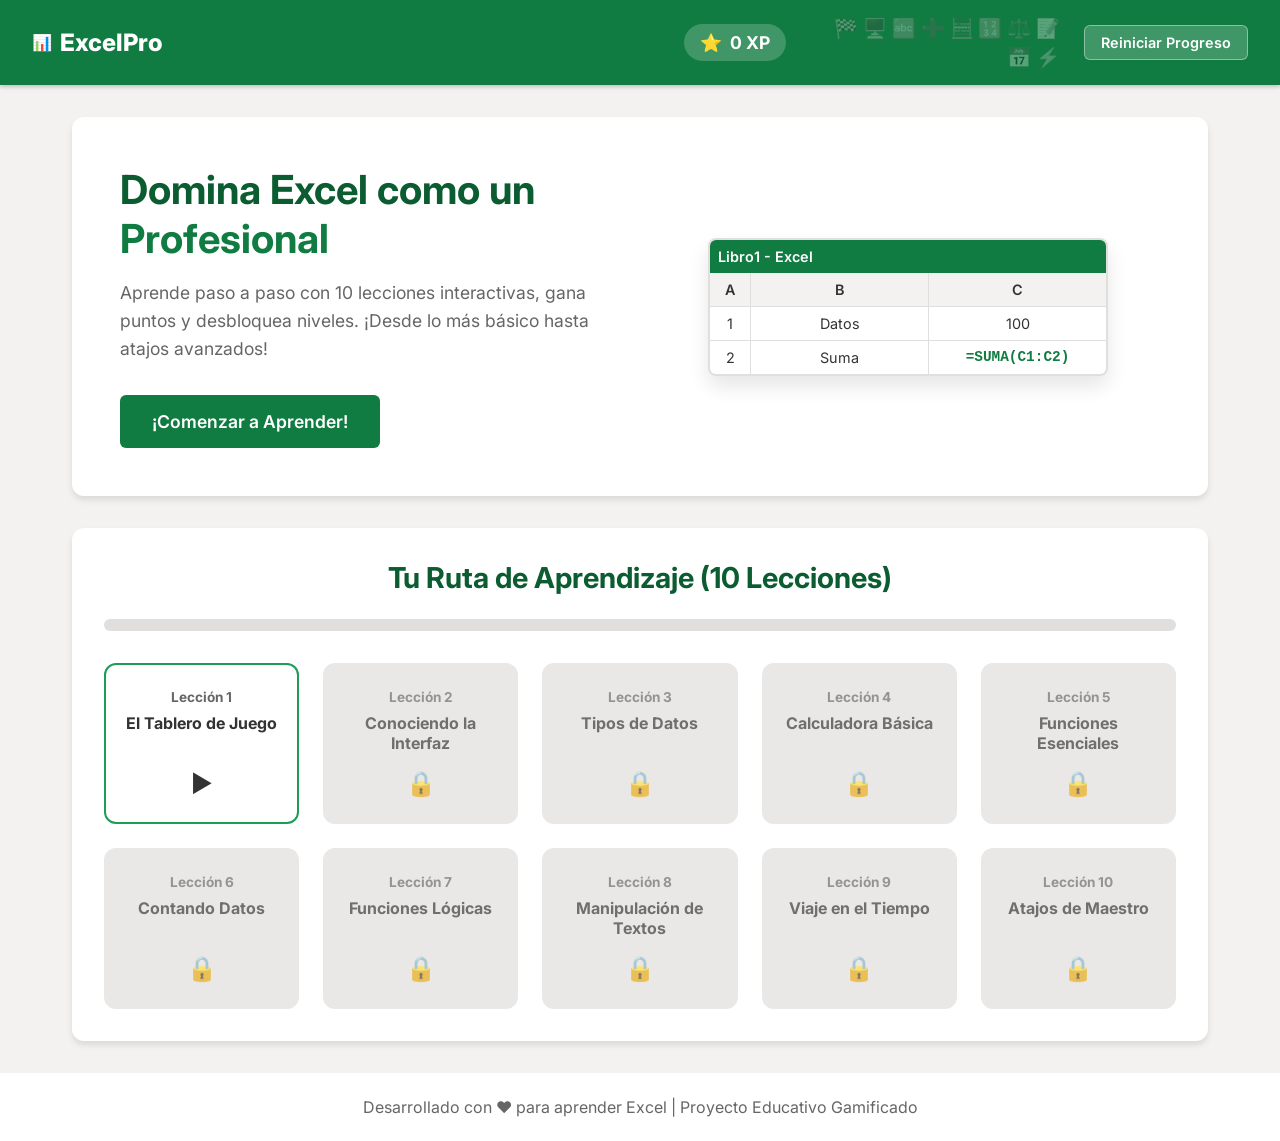
==== proyecto maestria/index.html @ 6e7fb44a "feat: proyecto interactivo ExcelPro con 10 lecciones" ====
<!DOCTYPE html>
<html lang="es">
<head>
    <meta charset="UTF-8">
    <meta name="viewport" content="width=device-width, initial-scale=1.0">
    <title>Aprende Excel desde Cero - Nivel Pro</title>
    <meta name="description" content="Plataforma interactiva y gamificada para aprender Microsoft Excel desde cero.">
    <link rel="stylesheet" href="styles.css">
    <link href="https://fonts.googleapis.com/css2?family=Inter:wght@300;400;600;800&display=swap" rel="stylesheet">
</head>
<body>
    <header class="navbar">
        <div class="logo">
            <span class="icon">📊</span>
            <h1>ExcelPro</h1>
        </div>
        <div class="gamification-hud">
            <div class="xp-container">
                <span class="xp-icon">⭐</span>
                <span id="xp-counter">0 XP</span>
            </div>
            <div class="badges-container" id="badges-container">
                <!-- Badges will be injected here -->
            </div>
            <button id="btn-reset" class="btn-secondary btn-small">Reiniciar Progreso</button>
        </div>
    </header>

    <main class="container">
        <!-- Landing Page Section -->
        <section id="landing-page" class="view active">
            <div class="hero">
                <div class="hero-content">
                    <h2>Domina Excel como un <span class="highlight">Profesional</span></h2>
                    <p>Aprende paso a paso con 10 lecciones interactivas, gana puntos y desbloquea niveles. ¡Desde lo más básico hasta atajos avanzados!</p>
                    <button id="btn-start" class="btn-primary btn-large">¡Comenzar a Aprender!</button>
                </div>
                <div class="hero-image">
                    <div class="excel-mockup">
                        <div class="mockup-header">Libro1 - Excel</div>
                        <div class="mockup-cells">
                            <div class="cell header">A</div><div class="cell header">B</div><div class="cell header">C</div>
                            <div class="cell">1</div><div class="cell">Datos</div><div class="cell">100</div>
                            <div class="cell">2</div><div class="cell">Suma</div><div class="cell highlight-cell">=SUMA(C1:C2)</div>
                        </div>
                    </div>
                </div>
            </div>
            
            <div class="level-map">
                <h3>Tu Ruta de Aprendizaje (10 Lecciones)</h3>
                <div class="progress-bar-container">
                    <div class="progress-bar" id="overall-progress"></div>
                </div>
                <div class="levels-grid" id="levels-grid">
                    <!-- Level cards will be injected here -->
                </div>
            </div>
        </section>

        <!-- Active Level Section -->
        <section id="level-page" class="view hidden">
            <button id="btn-back" class="btn-text">← Volver al mapa</button>
            <div class="level-container">
                <div class="level-header">
                    <h2 id="current-level-title">Nivel 1</h2>
                    <span class="level-badge" id="current-level-badge">🏆</span>
                </div>
                
                <!-- Paso 1: Teoría -->
                <div id="theory-step" class="step-view active">
                    <div class="theory-box" id="theory-content">
                        <!-- Theory content injected here -->
                    </div>
                    <div class="step-actions">
                        <button id="btn-go-practice" class="btn-primary btn-large step-transition-btn">
                            ¡Entendido! Ir a la Práctica →
                        </button>
                    </div>
                </div>

                <!-- Paso 2: Práctica -->
                <div id="practice-step" class="step-view hidden">
                    <div class="practice-box">
                        <div class="practice-header">
                            <h3>¡Hora de practicar!</h3>
                            <button id="btn-back-theory" class="btn-text btn-small">← Repasar Teoría</button>
                        </div>
                        <p id="practice-instruction">Instrucciones aquí</p>
                        <div class="interactive-area" id="interactive-area">
                            <!-- Practice inputs injected here -->
                        </div>
                        <div class="feedback hidden" id="feedback-message"></div>
                        <button id="btn-submit" class="btn-primary">Verificar Respuesta</button>
                        <button id="btn-next-level" class="btn-success hidden">Siguiente Lección →</button>
                    </div>
                </div>
            </div>
        </section>
    </main>

    <footer>
        <p>Desarrollado con ♥ para aprender Excel | Proyecto Educativo Gamificado</p>
    </footer>

    <script src="script.js"></script>
</body>
</html>
---- proyecto maestria/styles.css ----
:root {
    --primary-color: #107c41; /* Excel Green */
    --primary-dark: #0b5c30;
    --primary-light: #1f9c55;
    --secondary-color: #ffb900; /* Yellow accent */
    --text-main: #333333;
    --text-light: #666666;
    --bg-main: #f3f2f1; /* Light gray from MS UI */
    --bg-card: #ffffff;
    --success: #28a745;
    --error: #dc3545;
    --border-radius: 12px;
    --shadow: 0 4px 6px rgba(0,0,0,0.1);
    --transition: all 0.3s ease;
}

* {
    margin: 0;
    padding: 0;
    box-sizing: border-box;
    font-family: 'Inter', sans-serif;
}

body {
    background-color: var(--bg-main);
    color: var(--text-main);
    min-height: 100vh;
    display: flex;
    flex-direction: column;
}

/* Navbar & HUD */
.navbar {
    background-color: var(--primary-color);
    color: white;
    padding: 1rem 2rem;
    display: flex;
    justify-content: space-between;
    align-items: center;
    box-shadow: 0 2px 4px rgba(0,0,0,0.2);
    position: sticky;
    top: 0;
    z-index: 100;
}

.logo {
    display: flex;
    align-items: center;
    gap: 0.5rem;
}

.logo h1 {
    font-size: 1.5rem;
    font-weight: 800;
}

.gamification-hud {
    display: flex;
    align-items: center;
    gap: 1.5rem;
}

.xp-container {
    background: rgba(255,255,255,0.2);
    padding: 0.5rem 1rem;
    border-radius: 20px;
    font-weight: bold;
    display: flex;
    align-items: center;
    gap: 0.5rem;
    font-size: 1.1rem;
}

.badges-container {
    display: flex;
    gap: 0.3rem;
    flex-wrap: wrap;
    max-width: 250px;
    justify-content: flex-end;
}

.badge {
    font-size: 1.2rem;
    opacity: 0.3;
    filter: grayscale(100%);
    transition: var(--transition);
}

.badge.earned {
    opacity: 1;
    filter: none;
    transform: scale(1.1);
    animation: popIn 0.5s cubic-bezier(0.175, 0.885, 0.32, 1.275);
}

@keyframes popIn {
    0% { transform: scale(0); }
    80% { transform: scale(1.3); }
    100% { transform: scale(1.1); }
}

/* Main Container */
.container {
    flex: 1;
    max-width: 1200px;
    margin: 0 auto;
    padding: 2rem;
    width: 100%;
}

.view {
    display: none;
    animation: fadeIn 0.4s ease;
}

.view.active {
    display: block;
}

@keyframes fadeIn {
    from { opacity: 0; transform: translateY(10px); }
    to { opacity: 1; transform: translateY(0); }
}

/* Landing Page Hero */
.hero {
    display: flex;
    align-items: center;
    justify-content: space-between;
    background: var(--bg-card);
    padding: 3rem;
    border-radius: var(--border-radius);
    box-shadow: var(--shadow);
    margin-bottom: 2rem;
    gap: 2rem;
}

.hero-content {
    flex: 1;
}

.hero h2 {
    font-size: 2.5rem;
    margin-bottom: 1rem;
    color: var(--primary-dark);
}

.hero .highlight {
    color: var(--primary-color);
    position: relative;
}

.hero .highlight::after {
    content: '';
    position: absolute;
    bottom: 0;
    left: 0;
    width: 100%;
    height: 30%;
    background: var(--secondary-color);
    opacity: 0.3;
    z-index: -1;
}

.hero p {
    font-size: 1.1rem;
    color: var(--text-light);
    margin-bottom: 2rem;
    line-height: 1.6;
}

/* Excel Mockup */
.hero-image {
    flex: 1;
    display: flex;
    justify-content: center;
}

.excel-mockup {
    background: white;
    border: 2px solid #e1dfdd;
    border-radius: 8px;
    overflow: hidden;
    box-shadow: 0 10px 20px rgba(0,0,0,0.1);
    width: 100%;
    max-width: 400px;
}

.mockup-header {
    background: var(--primary-color);
    color: white;
    padding: 0.5rem;
    font-size: 0.9rem;
    font-weight: 600;
}

.mockup-cells {
    display: grid;
    grid-template-columns: 40px 1fr 1fr;
    background: #e1dfdd;
    gap: 1px;
}

.cell {
    background: white;
    padding: 0.5rem;
    font-size: 0.9rem;
    color: var(--text-main);
    text-align: center;
}

.cell.header {
    background: #f3f2f1;
    font-weight: 600;
}

.cell.highlight-cell {
    color: var(--primary-color);
    font-weight: bold;
    font-family: monospace;
}

/* Level Map */
.level-map {
    background: var(--bg-card);
    padding: 2rem;
    border-radius: var(--border-radius);
    box-shadow: var(--shadow);
}

.level-map h3 {
    text-align: center;
    margin-bottom: 1.5rem;
    color: var(--primary-dark);
    font-size: 1.8rem;
}

.progress-bar-container {
    height: 12px;
    background: #e1dfdd;
    border-radius: 6px;
    margin-bottom: 2rem;
    overflow: hidden;
}

.progress-bar {
    height: 100%;
    background: var(--primary-color);
    width: 0%;
    transition: width 1s ease-in-out;
}

.levels-grid {
    display: grid;
    grid-template-columns: repeat(auto-fit, minmax(180px, 1fr));
    gap: 1.5rem;
}

.level-card {
    background: var(--bg-main);
    border: 2px solid #e1dfdd;
    border-radius: var(--border-radius);
    padding: 1.5rem 1rem;
    text-align: center;
    transition: var(--transition);
    cursor: pointer;
    position: relative;
    overflow: hidden;
    display: flex;
    flex-direction: column;
    justify-content: center;
}

.level-card.locked {
    opacity: 0.7;
    cursor: not-allowed;
    background: #e1dfdd;
}

.level-card.unlocked {
    border-color: var(--primary-light);
    background: white;
}

.level-card.unlocked:hover {
    transform: translateY(-5px);
    box-shadow: 0 8px 15px rgba(16, 124, 65, 0.2);
}

.level-card.completed {
    border-color: var(--success);
    background: #e6f4ea;
}

.level-number {
    font-size: 0.85rem;
    font-weight: bold;
    color: var(--text-light);
    margin-bottom: 0.5rem;
    display: block;
}

.level-card h4 {
    font-size: 1rem;
    margin-bottom: 1rem;
    flex-grow: 1;
}

.level-status {
    font-size: 1.5rem;
}

/* Level Active Page */
.level-container {
    background: var(--bg-card);
    padding: 2.5rem;
    border-radius: var(--border-radius);
    box-shadow: var(--shadow);
    margin-top: 1rem;
    position: relative;
    overflow: hidden;
}

.level-header {
    display: flex;
    justify-content: space-between;
    align-items: center;
    margin-bottom: 2rem;
    padding-bottom: 1rem;
    border-bottom: 2px solid var(--bg-main);
}

.level-header h2 {
    color: var(--primary-color);
    font-size: 1.8rem;
}

.level-badge {
    font-size: 2.5rem;
}

/* Step Views */
.step-view {
    display: none;
    animation: slideInRight 0.4s ease forwards;
}

.step-view.active {
    display: block;
}

.step-view.slide-out-left {
    display: block;
    animation: slideOutLeft 0.4s ease forwards;
}

@keyframes slideInRight {
    from { opacity: 0; transform: translateX(30px); }
    to { opacity: 1; transform: translateX(0); }
}

@keyframes slideOutLeft {
    from { opacity: 1; transform: translateX(0); }
    to { opacity: 0; transform: translateX(-30px); }
}

/* Theory Step */
.theory-box {
    background: #f8f9fa;
    padding: 2rem;
    border-left: 5px solid var(--primary-color);
    border-radius: 8px;
    margin-bottom: 2rem;
    line-height: 1.7;
    font-size: 1.1rem;
}

.theory-box h3 {
    margin-bottom: 1.2rem;
    color: var(--primary-dark);
    font-size: 1.4rem;
}

.theory-box p {
    margin-bottom: 1rem;
}

.theory-box ul {
    margin-left: 1.5rem;
    margin-bottom: 1rem;
}

.theory-box li {
    margin-bottom: 0.5rem;
}

.theory-box code {
    background: #e1dfdd;
    padding: 0.2rem 0.5rem;
    border-radius: 4px;
    font-family: monospace;
    color: var(--primary-dark);
    font-weight: bold;
}

.step-actions {
    text-align: center;
    margin-top: 2rem;
}

.step-transition-btn {
    animation: pulse 2s infinite;
}

@keyframes pulse {
    0% { box-shadow: 0 0 0 0 rgba(16, 124, 65, 0.4); }
    70% { box-shadow: 0 0 0 10px rgba(16, 124, 65, 0); }
    100% { box-shadow: 0 0 0 0 rgba(16, 124, 65, 0); }
}

/* Practice Step */
.practice-header {
    display: flex;
    justify-content: space-between;
    align-items: center;
    margin-bottom: 1rem;
}

.practice-box {
    background: white;
    border: 1px solid #e1dfdd;
    padding: 2rem;
    border-radius: var(--border-radius);
}

.practice-box h3 {
    color: var(--primary-dark);
}

#practice-instruction {
    color: var(--text-main);
    font-size: 1.1rem;
    font-weight: 600;
    margin-bottom: 1.5rem;
}

.interactive-area {
    margin-bottom: 1.5rem;
    padding: 1.5rem;
    background: #f0f4f8;
    border-radius: 8px;
    border: 2px dashed #ccc;
}

.input-group {
    display: flex;
    align-items: center;
    gap: 1rem;
    flex-wrap: wrap;
}

input[type="text"] {
    padding: 1rem;
    border: 2px solid #ccc;
    border-radius: 6px;
    font-size: 1.2rem;
    font-family: monospace;
    width: 100%;
    max-width: 500px;
    transition: var(--transition);
}

input[type="text"]:focus {
    outline: none;
    border-color: var(--primary-color);
    box-shadow: 0 0 0 3px rgba(16, 124, 65, 0.2);
}

.radio-group {
    display: flex;
    flex-direction: column;
    gap: 1rem;
}

.radio-option {
    display: flex;
    align-items: center;
    gap: 1rem;
    padding: 1rem;
    background: white;
    border: 2px solid #ccc;
    border-radius: 8px;
    cursor: pointer;
    transition: var(--transition);
    font-size: 1.1rem;
}

.radio-option:hover {
    background: #f0f8f3;
    border-color: var(--primary-light);
}

.radio-option input[type="radio"] {
    transform: scale(1.5);
    accent-color: var(--primary-color);
}

/* Feedback messages */
.feedback {
    padding: 1.2rem;
    border-radius: 8px;
    margin-bottom: 1.5rem;
    font-weight: 600;
    font-size: 1.1rem;
    animation: popIn 0.3s;
}

.feedback.hidden {
    display: none;
}

.feedback.success {
    background: #e6f4ea;
    color: var(--success);
    border: 2px solid #cce8d6;
}

.feedback.error {
    background: #fce8e6;
    color: var(--error);
    border: 2px solid #fad2cf;
}

/* Animations */
@keyframes shake {
    0%, 100% { transform: translateX(0); }
    20%, 60% { transform: translateX(-5px); }
    40%, 80% { transform: translateX(5px); }
}

/* Buttons */
button {
    cursor: pointer;
    border: none;
    border-radius: 6px;
    font-weight: 600;
    transition: var(--transition);
    font-size: 1rem;
}

.btn-primary {
    background: var(--primary-color);
    color: white;
    padding: 0.8rem 1.5rem;
}

.btn-primary:hover {
    background: var(--primary-dark);
}

.btn-large {
    padding: 1rem 2rem;
    font-size: 1.1rem;
}

.btn-small {
    padding: 0.5rem 1rem;
    font-size: 0.9rem;
}

.btn-secondary {
    background: rgba(255,255,255,0.2);
    color: white;
    border: 1px solid rgba(255,255,255,0.4);
}

.btn-secondary:hover {
    background: rgba(255,255,255,0.3);
}

.btn-success {
    background: var(--success);
    color: white;
    padding: 1rem 2rem;
    font-size: 1.1rem;
    animation: popIn 0.5s;
    width: 100%;
}

.btn-success:hover {
    background: #218838;
}

.btn-text {
    background: none;
    color: var(--text-light);
    padding: 0.5rem 0;
}

.btn-text:hover {
    color: var(--primary-color);
    text-decoration: underline;
}

/* Utilities */
.hidden {
    display: none !important;
}

footer {
    text-align: center;
    padding: 1.5rem;
    color: var(--text-light);
    background: white;
    margin-top: auto;
}

/* Responsive */
@media (max-width: 768px) {
    .hero {
        flex-direction: column;
        text-align: center;
        padding: 2rem;
    }
    
    .navbar {
        flex-direction: column;
        gap: 1rem;
    }
    
    .gamification-hud {
        width: 100%;
        justify-content: center;
        flex-wrap: wrap;
    }

    .badges-container {
        justify-content: center;
    }
}
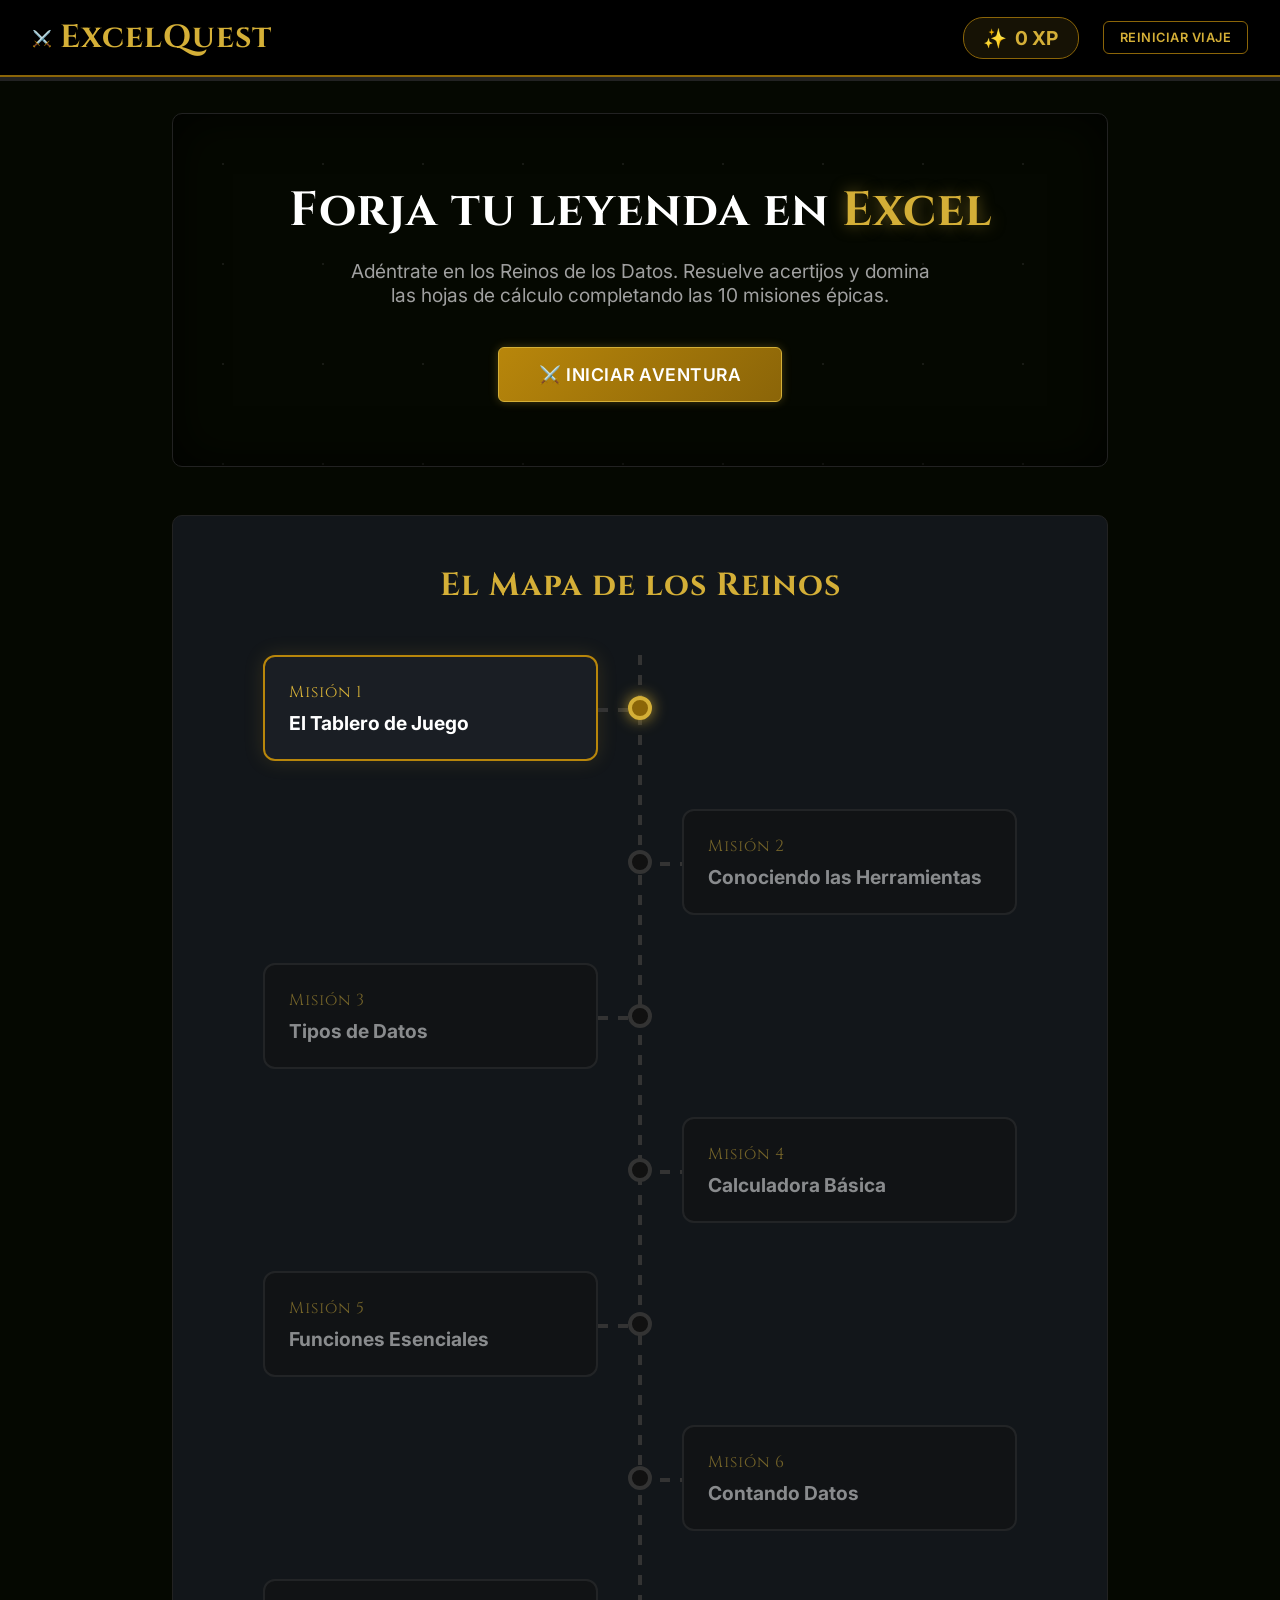
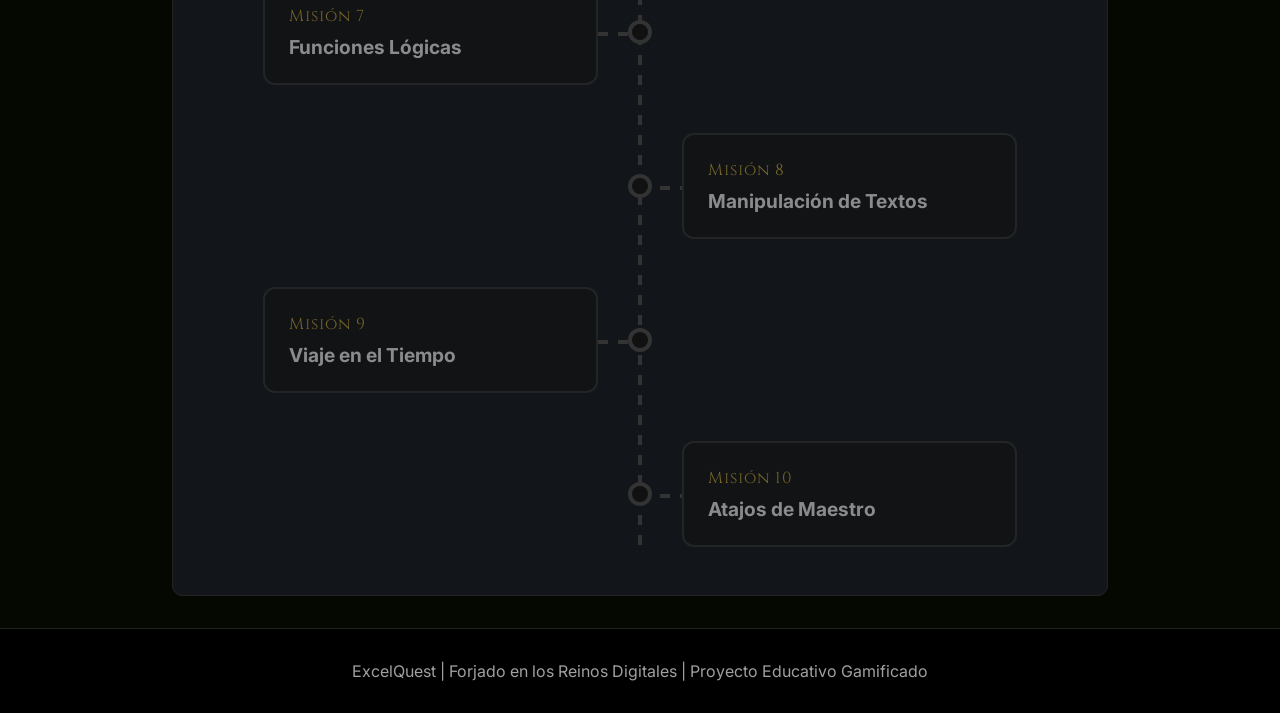
==== commit 5bc5a121: "feat: rediseño épico estilo RPG ExcelQuest con simulador interactivo" ====
--- a/proyecto maestria/index.html
+++ b/proyecto maestria/index.html
@@ -3,96 +3,116 @@
 <head>
     <meta charset="UTF-8">
     <meta name="viewport" content="width=device-width, initial-scale=1.0">
-    <title>Aprende Excel desde Cero - Nivel Pro</title>
-    <meta name="description" content="Plataforma interactiva y gamificada para aprender Microsoft Excel desde cero.">
+    <title>ExcelQuest - El Dominio de la Hoja de Cálculo</title>
+    <meta name="description" content="Aventura interactiva RPG para aprender Microsoft Excel desde cero.">
     <link rel="stylesheet" href="styles.css">
-    <link href="https://fonts.googleapis.com/css2?family=Inter:wght@300;400;600;800&display=swap" rel="stylesheet">
+    <link href="https://fonts.googleapis.com/css2?family=Cinzel:wght@600;800&family=Inter:wght@400;600&display=swap" rel="stylesheet">
 </head>
 <body>
     <header class="navbar">
         <div class="logo">
-            <span class="icon">📊</span>
-            <h1>ExcelPro</h1>
+            <span class="icon">⚔️</span>
+            <h1>ExcelQuest</h1>
         </div>
         <div class="gamification-hud">
             <div class="xp-container">
-                <span class="xp-icon">⭐</span>
+                <span class="xp-icon">✨</span>
                 <span id="xp-counter">0 XP</span>
             </div>
-            <div class="badges-container" id="badges-container">
-                <!-- Badges will be injected here -->
-            </div>
-            <button id="btn-reset" class="btn-secondary btn-small">Reiniciar Progreso</button>
+            <button id="btn-reset" class="btn-secondary btn-small">Reiniciar Viaje</button>
         </div>
     </header>
 
+    <div class="progress-bar-container header-progress">
+        <div class="progress-bar" id="overall-progress"></div>
+    </div>
+
     <main class="container">
-        <!-- Landing Page Section -->
+        <!-- Landing / Map Section -->
         <section id="landing-page" class="view active">
             <div class="hero">
                 <div class="hero-content">
-                    <h2>Domina Excel como un <span class="highlight">Profesional</span></h2>
-                    <p>Aprende paso a paso con 10 lecciones interactivas, gana puntos y desbloquea niveles. ¡Desde lo más básico hasta atajos avanzados!</p>
-                    <button id="btn-start" class="btn-primary btn-large">¡Comenzar a Aprender!</button>
-                </div>
-                <div class="hero-image">
-                    <div class="excel-mockup">
-                        <div class="mockup-header">Libro1 - Excel</div>
-                        <div class="mockup-cells">
-                            <div class="cell header">A</div><div class="cell header">B</div><div class="cell header">C</div>
-                            <div class="cell">1</div><div class="cell">Datos</div><div class="cell">100</div>
-                            <div class="cell">2</div><div class="cell">Suma</div><div class="cell highlight-cell">=SUMA(C1:C2)</div>
-                        </div>
-                    </div>
+                    <h2>Forja tu leyenda en <span class="highlight">Excel</span></h2>
+                    <p>Adéntrate en los Reinos de los Datos. Resuelve acertijos y domina las hojas de cálculo completando las 10 misiones épicas.</p>
+                    <button id="btn-start" class="btn-primary btn-large">⚔️ Iniciar Aventura</button>
                 </div>
             </div>
             
             <div class="level-map">
-                <h3>Tu Ruta de Aprendizaje (10 Lecciones)</h3>
-                <div class="progress-bar-container">
-                    <div class="progress-bar" id="overall-progress"></div>
-                </div>
-                <div class="levels-grid" id="levels-grid">
-                    <!-- Level cards will be injected here -->
+                <h3>El Mapa de los Reinos</h3>
+                
+                <div class="map-path" id="map-path">
+                    <!-- Nodos verticales del mapa inyectados aquí -->
                 </div>
             </div>
         </section>
 
         <!-- Active Level Section -->
         <section id="level-page" class="view hidden">
-            <button id="btn-back" class="btn-text">← Volver al mapa</button>
+            <button id="btn-back" class="btn-text">← Abandonar Misión</button>
             <div class="level-container">
                 <div class="level-header">
-                    <h2 id="current-level-title">Nivel 1</h2>
-                    <span class="level-badge" id="current-level-badge">🏆</span>
+                    <h2 id="current-level-title">Misión 1</h2>
+                    <div class="challenge-progress" id="challenge-progress">
+                        <!-- Puntos de progreso de los retos -->
+                    </div>
                 </div>
                 
-                <!-- Paso 1: Teoría -->
+                <!-- Paso 1: Teoría / Sabiduría -->
                 <div id="theory-step" class="step-view active">
                     <div class="theory-box" id="theory-content">
                         <!-- Theory content injected here -->
                     </div>
                     <div class="step-actions">
                         <button id="btn-go-practice" class="btn-primary btn-large step-transition-btn">
-                            ¡Entendido! Ir a la Práctica →
+                            Aceptar el Reto →
                         </button>
                     </div>
                 </div>
 
-                <!-- Paso 2: Práctica -->
+                <!-- Paso 2: Práctica / Batalla interactiva -->
                 <div id="practice-step" class="step-view hidden">
                     <div class="practice-box">
                         <div class="practice-header">
-                            <h3>¡Hora de practicar!</h3>
-                            <button id="btn-back-theory" class="btn-text btn-small">← Repasar Teoría</button>
+                            <h3><span id="challenge-counter">Reto 1/3</span></h3>
+                            <button id="btn-back-theory" class="btn-text btn-small">← Leer Pergamino (Teoría)</button>
                         </div>
-                        <p id="practice-instruction">Instrucciones aquí</p>
+                        
+                        <p id="practice-instruction" class="quest-instruction">Instrucciones aquí</p>
+                        
                         <div class="interactive-area" id="interactive-area">
-                            <!-- Practice inputs injected here -->
+                            <!-- El Simulador de Excel (Visible en ciertos retos) -->
+                            <div class="excel-simulator hidden" id="excel-simulator">
+                                <div class="excel-ribbon" data-ui="ribbon">
+                                    <div class="ribbon-tabs">
+                                        <span class="tab active" data-ui="tab-home">Inicio</span>
+                                        <span class="tab" data-ui="tab-insert">Insertar</span>
+                                        <span class="tab" data-ui="tab-formulas">Fórmulas</span>
+                                    </div>
+                                    <div class="ribbon-tools">
+                                        <button class="tool-btn" data-ui="btn-bold">B</button>
+                                        <button class="tool-btn" data-ui="btn-italic">I</button>
+                                        <button class="tool-btn" data-ui="btn-underline">U</button>
+                                    </div>
+                                </div>
+                                <div class="excel-formula-bar" data-ui="formula-bar-container">
+                                    <div class="name-box" id="sim-name-box" data-ui="name-box">A1</div>
+                                    <div class="fx-icon">fx</div>
+                                    <div class="formula-input" id="sim-formula-input" data-ui="formula-input"></div>
+                                </div>
+                                <div class="excel-grid" id="simulator-grid">
+                                    <!-- Inyectado por JS -->
+                                </div>
+                            </div>
+
+                            <!-- Opciones múltiples o input texto -->
+                            <div id="dynamic-interaction"></div>
                         </div>
+                        
                         <div class="feedback hidden" id="feedback-message"></div>
-                        <button id="btn-submit" class="btn-primary">Verificar Respuesta</button>
-                        <button id="btn-next-level" class="btn-success hidden">Siguiente Lección →</button>
+                        <button id="btn-submit" class="btn-primary hidden">Verificar Respuesta</button>
+                        <button id="btn-next-challenge" class="btn-success hidden">Siguiente Reto →</button>
+                        <button id="btn-next-level" class="btn-warning hidden">¡Misión Cumplida! Volver al mapa →</button>
                     </div>
                 </div>
             </div>
@@ -100,7 +120,7 @@
     </main>
 
     <footer>
-        <p>Desarrollado con ♥ para aprender Excel | Proyecto Educativo Gamificado</p>
+        <p>ExcelQuest | Forjado en los Reinos Digitales | Proyecto Educativo Gamificado</p>
     </footer>
 
     <script src="script.js"></script>
--- a/proyecto maestria/styles.css
+++ b/proyecto maestria/styles.css
@@ -1,16 +1,17 @@
 :root {
-    --primary-color: #107c41; /* Excel Green */
-    --primary-dark: #0b5c30;
-    --primary-light: #1f9c55;
-    --secondary-color: #ffb900; /* Yellow accent */
-    --text-main: #333333;
-    --text-light: #666666;
-    --bg-main: #f3f2f1; /* Light gray from MS UI */
-    --bg-card: #ffffff;
-    --success: #28a745;
-    --error: #dc3545;
-    --border-radius: 12px;
-    --shadow: 0 4px 6px rgba(0,0,0,0.1);
+    --primary-color: #b8860b; /* RPG Gold */
+    --primary-dark: #8b6508;
+    --primary-light: #d4af37;
+    --secondary-color: #4a4a4a;
+    --text-main: #e0e0e0;
+    --text-light: #a0a0a0;
+    --bg-main: #050801; /* Deep charcoal/black */
+    --bg-card: #12161a;
+    --bg-input: #1a2026;
+    --success: #00ff88;
+    --error: #ff3366;
+    --border-radius: 10px;
+    --shadow: 0 4px 15px rgba(0,0,0,0.5);
     --transition: all 0.3s ease;
 }
 
@@ -18,26 +19,30 @@
     margin: 0;
     padding: 0;
     box-sizing: border-box;
-    font-family: 'Inter', sans-serif;
 }
 
 body {
     background-color: var(--bg-main);
     color: var(--text-main);
+    font-family: 'Inter', sans-serif;
     min-height: 100vh;
     display: flex;
     flex-direction: column;
 }
 
-/* Navbar & HUD */
+h1, h2, h3, .level-number {
+    font-family: 'Cinzel', serif;
+    letter-spacing: 1px;
+}
+
+/* Navbar */
 .navbar {
-    background-color: var(--primary-color);
-    color: white;
+    background-color: #000;
+    border-bottom: 2px solid var(--primary-dark);
     padding: 1rem 2rem;
     display: flex;
     justify-content: space-between;
     align-items: center;
-    box-shadow: 0 2px 4px rgba(0,0,0,0.2);
     position: sticky;
     top: 0;
     z-index: 100;
@@ -47,11 +52,7 @@
     display: flex;
     align-items: center;
     gap: 0.5rem;
-}
-
-.logo h1 {
-    font-size: 1.5rem;
-    font-weight: 800;
+    color: var(--primary-light);
 }
 
 .gamification-hud {
@@ -61,481 +62,23 @@
 }
 
 .xp-container {
-    background: rgba(255,255,255,0.2);
-    padding: 0.5rem 1rem;
+    background: rgba(212, 175, 55, 0.1);
+    border: 1px solid var(--primary-dark);
+    padding: 0.5rem 1.2rem;
     border-radius: 20px;
     font-weight: bold;
+    color: var(--primary-light);
     display: flex;
     align-items: center;
     gap: 0.5rem;
-    font-size: 1.1rem;
-}
-
-.badges-container {
-    display: flex;
-    gap: 0.3rem;
-    flex-wrap: wrap;
-    max-width: 250px;
-    justify-content: flex-end;
-}
-
-.badge {
     font-size: 1.2rem;
-    opacity: 0.3;
-    filter: grayscale(100%);
-    transition: var(--transition);
-}
-
-.badge.earned {
-    opacity: 1;
-    filter: none;
-    transform: scale(1.1);
-    animation: popIn 0.5s cubic-bezier(0.175, 0.885, 0.32, 1.275);
-}
-
-@keyframes popIn {
-    0% { transform: scale(0); }
-    80% { transform: scale(1.3); }
-    100% { transform: scale(1.1); }
-}
-
-/* Main Container */
-.container {
-    flex: 1;
-    max-width: 1200px;
-    margin: 0 auto;
-    padding: 2rem;
-    width: 100%;
-}
-
-.view {
-    display: none;
-    animation: fadeIn 0.4s ease;
-}
-
-.view.active {
-    display: block;
-}
-
-@keyframes fadeIn {
-    from { opacity: 0; transform: translateY(10px); }
-    to { opacity: 1; transform: translateY(0); }
-}
-
-/* Landing Page Hero */
-.hero {
-    display: flex;
-    align-items: center;
-    justify-content: space-between;
-    background: var(--bg-card);
-    padding: 3rem;
-    border-radius: var(--border-radius);
-    box-shadow: var(--shadow);
-    margin-bottom: 2rem;
-    gap: 2rem;
-}
-
-.hero-content {
-    flex: 1;
-}
-
-.hero h2 {
-    font-size: 2.5rem;
-    margin-bottom: 1rem;
-    color: var(--primary-dark);
-}
-
-.hero .highlight {
-    color: var(--primary-color);
-    position: relative;
-}
-
-.hero .highlight::after {
-    content: '';
-    position: absolute;
-    bottom: 0;
-    left: 0;
-    width: 100%;
-    height: 30%;
-    background: var(--secondary-color);
-    opacity: 0.3;
-    z-index: -1;
-}
-
-.hero p {
-    font-size: 1.1rem;
-    color: var(--text-light);
-    margin-bottom: 2rem;
-    line-height: 1.6;
-}
-
-/* Excel Mockup */
-.hero-image {
-    flex: 1;
-    display: flex;
-    justify-content: center;
-}
-
-.excel-mockup {
-    background: white;
-    border: 2px solid #e1dfdd;
-    border-radius: 8px;
-    overflow: hidden;
-    box-shadow: 0 10px 20px rgba(0,0,0,0.1);
-    width: 100%;
-    max-width: 400px;
-}
-
-.mockup-header {
-    background: var(--primary-color);
-    color: white;
-    padding: 0.5rem;
-    font-size: 0.9rem;
-    font-weight: 600;
-}
-
-.mockup-cells {
-    display: grid;
-    grid-template-columns: 40px 1fr 1fr;
-    background: #e1dfdd;
-    gap: 1px;
-}
-
-.cell {
-    background: white;
-    padding: 0.5rem;
-    font-size: 0.9rem;
-    color: var(--text-main);
-    text-align: center;
-}
-
-.cell.header {
-    background: #f3f2f1;
-    font-weight: 600;
-}
-
-.cell.highlight-cell {
-    color: var(--primary-color);
-    font-weight: bold;
-    font-family: monospace;
-}
-
-/* Level Map */
-.level-map {
-    background: var(--bg-card);
-    padding: 2rem;
-    border-radius: var(--border-radius);
-    box-shadow: var(--shadow);
-}
-
-.level-map h3 {
-    text-align: center;
-    margin-bottom: 1.5rem;
-    color: var(--primary-dark);
-    font-size: 1.8rem;
-}
-
-.progress-bar-container {
-    height: 12px;
-    background: #e1dfdd;
-    border-radius: 6px;
-    margin-bottom: 2rem;
-    overflow: hidden;
-}
-
-.progress-bar {
-    height: 100%;
-    background: var(--primary-color);
-    width: 0%;
-    transition: width 1s ease-in-out;
-}
-
-.levels-grid {
-    display: grid;
-    grid-template-columns: repeat(auto-fit, minmax(180px, 1fr));
-    gap: 1.5rem;
-}
-
-.level-card {
-    background: var(--bg-main);
-    border: 2px solid #e1dfdd;
-    border-radius: var(--border-radius);
-    padding: 1.5rem 1rem;
-    text-align: center;
-    transition: var(--transition);
-    cursor: pointer;
-    position: relative;
-    overflow: hidden;
-    display: flex;
-    flex-direction: column;
-    justify-content: center;
-}
-
-.level-card.locked {
-    opacity: 0.7;
-    cursor: not-allowed;
-    background: #e1dfdd;
-}
-
-.level-card.unlocked {
-    border-color: var(--primary-light);
-    background: white;
-}
-
-.level-card.unlocked:hover {
-    transform: translateY(-5px);
-    box-shadow: 0 8px 15px rgba(16, 124, 65, 0.2);
-}
-
-.level-card.completed {
-    border-color: var(--success);
-    background: #e6f4ea;
-}
-
-.level-number {
-    font-size: 0.85rem;
-    font-weight: bold;
-    color: var(--text-light);
-    margin-bottom: 0.5rem;
-    display: block;
-}
-
-.level-card h4 {
-    font-size: 1rem;
-    margin-bottom: 1rem;
-    flex-grow: 1;
-}
-
-.level-status {
-    font-size: 1.5rem;
-}
-
-/* Level Active Page */
-.level-container {
-    background: var(--bg-card);
-    padding: 2.5rem;
-    border-radius: var(--border-radius);
-    box-shadow: var(--shadow);
-    margin-top: 1rem;
-    position: relative;
-    overflow: hidden;
-}
-
-.level-header {
-    display: flex;
-    justify-content: space-between;
-    align-items: center;
-    margin-bottom: 2rem;
-    padding-bottom: 1rem;
-    border-bottom: 2px solid var(--bg-main);
-}
-
-.level-header h2 {
-    color: var(--primary-color);
-    font-size: 1.8rem;
-}
-
-.level-badge {
-    font-size: 2.5rem;
-}
-
-/* Step Views */
-.step-view {
-    display: none;
-    animation: slideInRight 0.4s ease forwards;
-}
-
-.step-view.active {
-    display: block;
-}
-
-.step-view.slide-out-left {
-    display: block;
-    animation: slideOutLeft 0.4s ease forwards;
-}
-
-@keyframes slideInRight {
-    from { opacity: 0; transform: translateX(30px); }
-    to { opacity: 1; transform: translateX(0); }
-}
-
-@keyframes slideOutLeft {
-    from { opacity: 1; transform: translateX(0); }
-    to { opacity: 0; transform: translateX(-30px); }
-}
-
-/* Theory Step */
-.theory-box {
-    background: #f8f9fa;
-    padding: 2rem;
-    border-left: 5px solid var(--primary-color);
-    border-radius: 8px;
-    margin-bottom: 2rem;
-    line-height: 1.7;
-    font-size: 1.1rem;
-}
-
-.theory-box h3 {
-    margin-bottom: 1.2rem;
-    color: var(--primary-dark);
-    font-size: 1.4rem;
-}
-
-.theory-box p {
-    margin-bottom: 1rem;
-}
-
-.theory-box ul {
-    margin-left: 1.5rem;
-    margin-bottom: 1rem;
-}
-
-.theory-box li {
-    margin-bottom: 0.5rem;
-}
-
-.theory-box code {
-    background: #e1dfdd;
-    padding: 0.2rem 0.5rem;
-    border-radius: 4px;
-    font-family: monospace;
-    color: var(--primary-dark);
-    font-weight: bold;
-}
-
-.step-actions {
-    text-align: center;
-    margin-top: 2rem;
-}
-
-.step-transition-btn {
-    animation: pulse 2s infinite;
-}
-
-@keyframes pulse {
-    0% { box-shadow: 0 0 0 0 rgba(16, 124, 65, 0.4); }
-    70% { box-shadow: 0 0 0 10px rgba(16, 124, 65, 0); }
-    100% { box-shadow: 0 0 0 0 rgba(16, 124, 65, 0); }
-}
-
-/* Practice Step */
-.practice-header {
-    display: flex;
-    justify-content: space-between;
-    align-items: center;
-    margin-bottom: 1rem;
-}
-
-.practice-box {
-    background: white;
-    border: 1px solid #e1dfdd;
-    padding: 2rem;
-    border-radius: var(--border-radius);
-}
-
-.practice-box h3 {
-    color: var(--primary-dark);
-}
-
-#practice-instruction {
-    color: var(--text-main);
-    font-size: 1.1rem;
-    font-weight: 600;
-    margin-bottom: 1.5rem;
-}
-
-.interactive-area {
-    margin-bottom: 1.5rem;
-    padding: 1.5rem;
-    background: #f0f4f8;
-    border-radius: 8px;
-    border: 2px dashed #ccc;
-}
-
-.input-group {
-    display: flex;
-    align-items: center;
-    gap: 1rem;
-    flex-wrap: wrap;
-}
-
-input[type="text"] {
-    padding: 1rem;
-    border: 2px solid #ccc;
-    border-radius: 6px;
-    font-size: 1.2rem;
-    font-family: monospace;
-    width: 100%;
-    max-width: 500px;
-    transition: var(--transition);
-}
-
-input[type="text"]:focus {
-    outline: none;
-    border-color: var(--primary-color);
-    box-shadow: 0 0 0 3px rgba(16, 124, 65, 0.2);
-}
-
-.radio-group {
-    display: flex;
-    flex-direction: column;
-    gap: 1rem;
-}
-
-.radio-option {
-    display: flex;
-    align-items: center;
-    gap: 1rem;
-    padding: 1rem;
-    background: white;
-    border: 2px solid #ccc;
-    border-radius: 8px;
-    cursor: pointer;
-    transition: var(--transition);
-    font-size: 1.1rem;
-}
-
-.radio-option:hover {
-    background: #f0f8f3;
-    border-color: var(--primary-light);
-}
-
-.radio-option input[type="radio"] {
-    transform: scale(1.5);
-    accent-color: var(--primary-color);
-}
-
-/* Feedback messages */
-.feedback {
-    padding: 1.2rem;
-    border-radius: 8px;
-    margin-bottom: 1.5rem;
-    font-weight: 600;
-    font-size: 1.1rem;
-    animation: popIn 0.3s;
-}
-
-.feedback.hidden {
-    display: none;
-}
-
-.feedback.success {
-    background: #e6f4ea;
-    color: var(--success);
-    border: 2px solid #cce8d6;
-}
-
-.feedback.error {
-    background: #fce8e6;
-    color: var(--error);
-    border: 2px solid #fad2cf;
-}
-
-/* Animations */
-@keyframes shake {
-    0%, 100% { transform: translateX(0); }
-    20%, 60% { transform: translateX(-5px); }
-    40%, 80% { transform: translateX(5px); }
+}
+
+.header-progress {
+    height: 4px;
+    margin-bottom: 0;
+    border-radius: 0;
+    background: #222;
 }
 
 /* Buttons */
@@ -544,51 +87,58 @@
     border: none;
     border-radius: 6px;
     font-weight: 600;
+    font-family: 'Inter', sans-serif;
     transition: var(--transition);
     font-size: 1rem;
+    text-transform: uppercase;
+    letter-spacing: 0.5px;
 }
 
 .btn-primary {
-    background: var(--primary-color);
-    color: white;
+    background: linear-gradient(135deg, var(--primary-color), var(--primary-dark));
+    color: #fff;
     padding: 0.8rem 1.5rem;
+    border: 1px solid var(--primary-light);
+    box-shadow: 0 0 10px rgba(212, 175, 55, 0.3);
 }
 
 .btn-primary:hover {
-    background: var(--primary-dark);
+    background: linear-gradient(135deg, var(--primary-light), var(--primary-color));
+    box-shadow: 0 0 20px rgba(212, 175, 55, 0.6);
+}
+
+.btn-success {
+    background: var(--success);
+    color: #000;
+    padding: 1rem 2rem;
+    width: 100%;
+}
+
+.btn-warning {
+    background: var(--primary-light);
+    color: #000;
+    padding: 1rem 2rem;
+    width: 100%;
+}
+
+.btn-secondary {
+    background: transparent;
+    color: var(--primary-light);
+    border: 1px solid var(--primary-dark);
+}
+
+.btn-secondary:hover {
+    background: rgba(212, 175, 55, 0.1);
 }
 
 .btn-large {
-    padding: 1rem 2rem;
+    padding: 1rem 2.5rem;
     font-size: 1.1rem;
 }
 
 .btn-small {
     padding: 0.5rem 1rem;
-    font-size: 0.9rem;
-}
-
-.btn-secondary {
-    background: rgba(255,255,255,0.2);
-    color: white;
-    border: 1px solid rgba(255,255,255,0.4);
-}
-
-.btn-secondary:hover {
-    background: rgba(255,255,255,0.3);
-}
-
-.btn-success {
-    background: var(--success);
-    color: white;
-    padding: 1rem 2rem;
-    font-size: 1.1rem;
-    animation: popIn 0.5s;
-    width: 100%;
-}
-
-.btn-success:hover {
-    background: #218838;
+    font-size: 0.8rem;
 }
 
 .btn-text {
@@ -598,43 +148,560 @@
 }
 
 .btn-text:hover {
-    color: var(--primary-color);
-    text-decoration: underline;
-}
-
-/* Utilities */
-.hidden {
-    display: none !important;
+    color: var(--primary-light);
+}
+
+/* Main Container */
+.container {
+    flex: 1;
+    max-width: 1000px;
+    margin: 0 auto;
+    padding: 2rem;
+    width: 100%;
+}
+
+.view {
+    display: none;
+    animation: fadeIn 0.4s ease;
+}
+
+.view.active {
+    display: block;
+}
+
+@keyframes fadeIn {
+    from { opacity: 0; transform: translateY(10px); }
+    to { opacity: 1; transform: translateY(0); }
+}
+
+/* Hero */
+.hero {
+    text-align: center;
+    background: url('data:image/svg+xml;utf8,<svg width="100" height="100" xmlns="http://www.w3.org/2000/svg"><rect width="100" height="100" fill="%23050801"/><circle cx="50" cy="50" r="1" fill="%23ffffff" opacity="0.1"/></svg>');
+    padding: 4rem 2rem;
+    border-radius: var(--border-radius);
+    border: 1px solid #222;
+    margin-bottom: 3rem;
+    box-shadow: inset 0 0 50px rgba(0,0,0,0.8);
+}
+
+.hero h2 {
+    font-size: 3rem;
+    margin-bottom: 1rem;
+    color: #fff;
+}
+
+.hero .highlight {
+    color: var(--primary-light);
+    text-shadow: 0 0 15px rgba(212, 175, 55, 0.5);
+}
+
+.hero p {
+    font-size: 1.2rem;
+    color: var(--text-light);
+    margin-bottom: 2.5rem;
+    max-width: 600px;
+    margin-left: auto;
+    margin-right: auto;
+}
+
+/* Vertical Map */
+.level-map {
+    background: var(--bg-card);
+    padding: 3rem;
+    border-radius: var(--border-radius);
+    border: 1px solid #222;
+}
+
+.level-map h3 {
+    text-align: center;
+    margin-bottom: 3rem;
+    color: var(--primary-light);
+    font-size: 2rem;
+}
+
+.map-path {
+    display: flex;
+    flex-direction: column;
+    align-items: center;
+    gap: 3rem;
+    position: relative;
+}
+
+/* Line connecting nodes */
+.map-path::before {
+    content: '';
+    position: absolute;
+    top: 0;
+    bottom: 0;
+    left: 50%;
+    width: 4px;
+    background: repeating-linear-gradient(to bottom, #333 0, #333 10px, transparent 10px, transparent 20px);
+    transform: translateX(-50%);
+    z-index: 0;
+}
+
+.map-node {
+    z-index: 1;
+    display: flex;
+    align-items: center;
+    width: 100%;
+    position: relative;
+}
+
+.map-node:nth-child(even) {
+    flex-direction: row-reverse;
+}
+
+.map-card {
+    background: #1a1e24;
+    border: 2px solid #333;
+    border-radius: 12px;
+    padding: 1.5rem;
+    width: 40%;
+    cursor: pointer;
+    transition: var(--transition);
+    position: relative;
+}
+
+.map-node:nth-child(odd) .map-card {
+    margin-right: auto;
+    margin-left: 5%;
+}
+
+.map-node:nth-child(even) .map-card {
+    margin-left: auto;
+    margin-right: 5%;
+}
+
+/* Conector horizontal desde la tarjeta a la línea central */
+.map-node::after {
+    content: '';
+    position: absolute;
+    top: 50%;
+    width: calc(50% - 40% - 5%);
+    height: 4px;
+    background: repeating-linear-gradient(to right, #333 0, #333 10px, transparent 10px, transparent 20px);
+    z-index: 0;
+}
+
+.map-node:nth-child(odd)::after {
+    left: 45%;
+}
+
+.map-node:nth-child(even)::after {
+    right: 45%;
+}
+
+/* Status dots en el centro */
+.map-dot {
+    position: absolute;
+    left: 50%;
+    top: 50%;
+    transform: translate(-50%, -50%);
+    width: 24px;
+    height: 24px;
+    border-radius: 50%;
+    background: #111;
+    border: 4px solid #333;
+    z-index: 2;
+    transition: var(--transition);
+}
+
+.map-node.unlocked .map-dot {
+    border-color: var(--primary-light);
+    background: var(--primary-dark);
+    box-shadow: 0 0 15px rgba(212, 175, 55, 0.8);
+}
+
+.map-node.completed .map-dot {
+    border-color: var(--success);
+    background: var(--success);
+    box-shadow: 0 0 15px rgba(0, 255, 136, 0.5);
+}
+
+/* Estados de las tarjetas */
+.map-node.locked .map-card {
+    opacity: 0.5;
+    cursor: not-allowed;
+    background: #111;
+}
+
+.map-node.unlocked .map-card {
+    border-color: var(--primary-color);
+    box-shadow: 0 0 20px rgba(212, 175, 55, 0.15);
+}
+
+.map-node.unlocked .map-card:hover {
+    transform: translateY(-5px);
+    box-shadow: 0 0 25px rgba(212, 175, 55, 0.3);
+}
+
+.map-node.completed .map-card {
+    border-color: var(--success);
+    box-shadow: 0 0 15px rgba(0, 255, 136, 0.1);
+}
+
+.level-number {
+    color: var(--primary-light);
+    font-size: 1rem;
+    margin-bottom: 0.5rem;
+}
+
+.map-card h4 {
+    font-size: 1.2rem;
+    color: #fff;
+    font-family: 'Inter', sans-serif;
+}
+
+/* Level Page */
+.level-container {
+    background: var(--bg-card);
+    padding: 3rem;
+    border-radius: var(--border-radius);
+    border: 1px solid #222;
+    margin-top: 1rem;
+    box-shadow: var(--shadow);
+}
+
+.level-header {
+    border-bottom: 1px solid #333;
+    padding-bottom: 1.5rem;
+    margin-bottom: 2rem;
+    text-align: center;
+}
+
+.level-header h2 {
+    color: var(--primary-light);
+    font-size: 2.2rem;
+}
+
+.challenge-progress {
+    display: flex;
+    justify-content: center;
+    gap: 0.5rem;
+    margin-top: 1rem;
+}
+
+.challenge-dot {
+    width: 12px;
+    height: 12px;
+    border-radius: 50%;
+    background: #333;
+}
+
+.challenge-dot.active {
+    background: var(--primary-light);
+    box-shadow: 0 0 10px rgba(212, 175, 55, 0.8);
+}
+
+.challenge-dot.done {
+    background: var(--success);
+}
+
+/* Step Views */
+.step-view {
+    display: none;
+    animation: fadeIn 0.4s ease;
+}
+
+.step-view.active {
+    display: block;
+}
+
+/* Pergamino Teórico */
+.theory-box {
+    background: #181d22;
+    padding: 2.5rem;
+    border: 1px solid #333;
+    border-left: 5px solid var(--primary-light);
+    border-radius: 8px;
+    font-size: 1.15rem;
+    line-height: 1.8;
+}
+
+.theory-box h3 {
+    color: var(--primary-light);
+    font-size: 1.5rem;
+    margin-bottom: 1.5rem;
+}
+
+.theory-box code {
+    background: #0a0c0f;
+    padding: 0.2rem 0.5rem;
+    border: 1px solid #333;
+    border-radius: 4px;
+    color: var(--primary-light);
+    font-family: monospace;
+}
+
+.step-actions {
+    text-align: center;
+    margin-top: 3rem;
+}
+
+/* Práctica */
+.practice-header {
+    display: flex;
+    justify-content: space-between;
+    align-items: center;
+    margin-bottom: 2rem;
+}
+
+.quest-instruction {
+    font-size: 1.3rem;
+    color: #fff;
+    margin-bottom: 2rem;
+    text-align: center;
+    text-shadow: 0 2px 4px rgba(0,0,0,0.5);
+    background: rgba(212, 175, 55, 0.1);
+    padding: 1rem;
+    border: 1px solid rgba(212, 175, 55, 0.3);
+    border-radius: 8px;
+}
+
+.interactive-area {
+    margin-bottom: 2rem;
+}
+
+/* --- EXCEL SIMULATOR COMPONENT --- */
+.excel-simulator {
+    background: #fff;
+    color: #333;
+    border-radius: 4px;
+    overflow: hidden;
+    font-family: 'Segoe UI', Tahoma, Geneva, Verdana, sans-serif;
+    box-shadow: 0 10px 30px rgba(0,0,0,0.5);
+    border: 1px solid #107c41; /* Verde excel nativo */
+    margin-bottom: 2rem;
+}
+
+/* Elements have a hover effect if they are targets of the UI click challenges */
+.sim-interactive {
+    cursor: pointer;
+    transition: all 0.2s;
+    position: relative;
+}
+
+.sim-interactive:hover {
+    box-shadow: inset 0 0 0 2px var(--primary-light);
+    background-color: rgba(212, 175, 55, 0.2) !important;
+}
+
+/* Ribbon */
+.excel-ribbon {
+    background: #107c41;
+    color: white;
+}
+
+.ribbon-tabs {
+    display: flex;
+    background: #107c41;
+}
+
+.ribbon-tabs .tab {
+    padding: 0.5rem 1rem;
+    font-size: 0.9rem;
+}
+
+.ribbon-tabs .tab.active {
+    background: #f3f2f1;
+    color: #107c41;
+}
+
+.ribbon-tools {
+    background: #f3f2f1;
+    padding: 0.5rem;
+    display: flex;
+    gap: 0.5rem;
+    border-bottom: 1px solid #e1dfdd;
+}
+
+.tool-btn {
+    background: transparent;
+    color: #333;
+    border: 1px solid transparent;
+    padding: 0.2rem 0.5rem;
+    border-radius: 4px;
+    font-weight: bold;
+    box-shadow: none;
+    text-transform: none;
+}
+.tool-btn:hover {
+    background: #e1dfdd;
+}
+
+/* Formula bar */
+.excel-formula-bar {
+    display: flex;
+    background: white;
+    padding: 0.5rem;
+    border-bottom: 1px solid #e1dfdd;
+    align-items: center;
+}
+
+.name-box {
+    border: 1px solid #ccc;
+    padding: 0.2rem 0.5rem;
+    width: 80px;
+    text-align: center;
+    margin-right: 1rem;
+    background: white;
+}
+
+.fx-icon {
+    color: #666;
+    font-style: italic;
+    font-weight: bold;
+    margin-right: 0.5rem;
+}
+
+.formula-input {
+    flex: 1;
+    border: 1px solid #ccc;
+    padding: 0.2rem 0.5rem;
+    min-height: 24px;
+    background: white;
+}
+
+/* Grid */
+.excel-grid {
+    display: grid;
+    /* Grid de columnas se define en JS */
+    background: #e1dfdd;
+    gap: 1px;
+    border-top: 1px solid #ccc;
+    max-height: 300px;
+    overflow-y: auto;
+}
+
+.excel-cell {
+    background: white;
+    padding: 0.4rem;
+    text-align: left;
+    min-height: 30px;
+    border: 1px solid transparent;
+    outline: none;
+    user-select: none;
+}
+
+.excel-header {
+    background: #f3f2f1;
+    text-align: center;
+    font-weight: 600;
+    color: #333;
+}
+
+.excel-cell.selected {
+    border: 2px solid #107c41;
+    background: #e6f4ea;
+}
+/* --- END SIMULATOR --- */
+
+
+/* Dynamic Interaction Elements (Inputs and Radios) */
+.input-group input[type="text"] {
+    padding: 1rem;
+    background: var(--bg-input);
+    color: #fff;
+    border: 1px solid #333;
+    border-radius: 6px;
+    font-size: 1.2rem;
+    font-family: monospace;
+    width: 100%;
+}
+
+.input-group input[type="text"]:focus {
+    border-color: var(--primary-light);
+    box-shadow: 0 0 10px rgba(212, 175, 55, 0.3);
+}
+
+.radio-group {
+    display: flex;
+    flex-direction: column;
+    gap: 1rem;
+}
+
+.radio-option {
+    display: flex;
+    align-items: center;
+    gap: 1rem;
+    padding: 1.2rem;
+    background: var(--bg-input);
+    border: 1px solid #333;
+    border-radius: 8px;
+    cursor: pointer;
+    font-size: 1.1rem;
+    transition: var(--transition);
+}
+
+.radio-option:hover {
+    border-color: var(--primary-light);
+    background: #20262b;
+}
+
+.radio-option input[type="radio"] {
+    transform: scale(1.5);
+    accent-color: var(--primary-color);
+}
+
+/* Feedback */
+.feedback {
+    padding: 1.5rem;
+    border-radius: 8px;
+    margin-bottom: 2rem;
+    font-weight: bold;
+    font-size: 1.2rem;
+    text-align: center;
+}
+
+.feedback.success {
+    background: rgba(0, 255, 136, 0.1);
+    color: var(--success);
+    border: 1px solid var(--success);
+    box-shadow: 0 0 15px rgba(0, 255, 136, 0.2);
+}
+
+.feedback.error {
+    background: rgba(255, 51, 102, 0.1);
+    color: var(--error);
+    border: 1px solid var(--error);
+    box-shadow: 0 0 15px rgba(255, 51, 102, 0.2);
+    animation: shake 0.4s;
+}
+
+@keyframes shake {
+    0%, 100% { transform: translateX(0); }
+    25% { transform: translateX(-5px); }
+    75% { transform: translateX(5px); }
 }
 
 footer {
     text-align: center;
-    padding: 1.5rem;
+    padding: 2rem;
     color: var(--text-light);
-    background: white;
+    border-top: 1px solid #222;
+    background: #000;
     margin-top: auto;
 }
 
-/* Responsive */
 @media (max-width: 768px) {
-    .hero {
-        flex-direction: column;
-        text-align: center;
-        padding: 2rem;
+    .map-node {
+        flex-direction: column !important;
+        align-items: flex-start;
+        padding-left: 40px;
     }
-    
-    .navbar {
-        flex-direction: column;
-        gap: 1rem;
+    .map-path::before {
+        left: 20px;
     }
-    
-    .gamification-hud {
-        width: 100%;
-        justify-content: center;
-        flex-wrap: wrap;
+    .map-dot {
+        left: 20px;
     }
-
-    .badges-container {
-        justify-content: center;
+    .map-card {
+        width: 100% !important;
+        margin: 0 !important;
     }
-}
+    .map-node::after {
+        display: none;
+    }
+}
